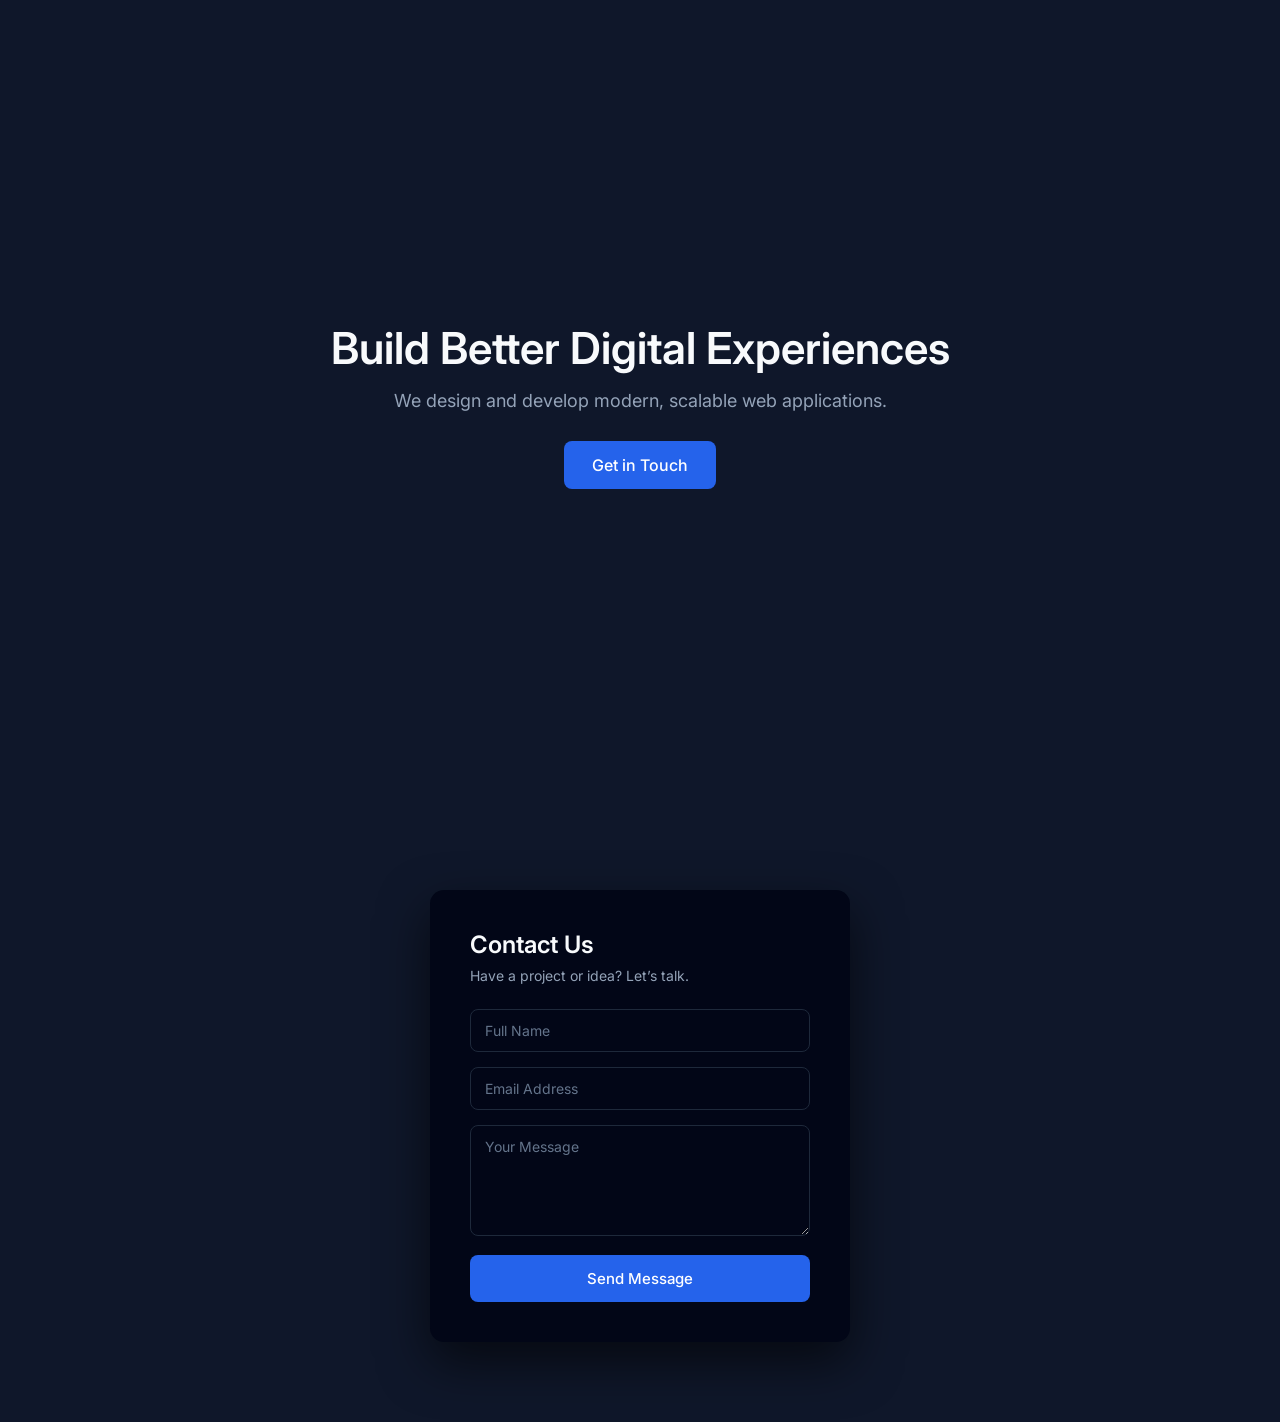
==== Frontend/index.html @ b0255854 "changes" ====
<!DOCTYPE html>
<html lang="en">
<head>
    <meta charset="UTF-8">
    <title>MainCrafts | Contact</title>

    <!-- Professional Font -->
    <link href="https://fonts.googleapis.com/css2?family=Inter:wght@300;400;500;600&display=swap" rel="stylesheet">

    <!-- CSS -->
    <link rel="stylesheet" href="style.css">
</head>
<body>

    <!-- HERO -->
    <section class="hero">
        <div class="hero-content">
            <h1>Build Better Digital Experiences</h1>
            <p>We design and develop modern, scalable web applications.</p>
            <a href="#contact" class="btn">Get in Touch</a>
        </div>
    </section>

    <!-- CONTACT -->
    <section id="contact" class="contact">
        <div class="contact-card">
            <h2>Contact Us</h2>
            <p>Have a project or idea? Let’s talk.</p>

            <form action="http://localhost:8080/contact" method="post">
                <input type="text" name="name" placeholder="Full Name" required>
                <input type="email" name="email" placeholder="Email Address" required>
                <textarea name="message" placeholder="Your Message" rows="5" required></textarea>
                <button type="submit">Send Message</button>
            </form>
        </div>
    </section>

</body>
</html>
---- Frontend/style.css ----
/* =====================
   GLOBAL
===================== */
* {
    margin: 0;
    padding: 0;
    box-sizing: border-box;
    font-family: "Inter", sans-serif;
}

body {
    background: #0f172a;
    color: #e5e7eb;
}

/* =====================
   HERO
===================== */
.hero {
    min-height: 90vh;
    display: flex;
    align-items: center;
    justify-content: center;
    text-align: center;
    padding: 40px;
}

.hero-content {
    max-width: 700px;
}

.hero h1 {
    font-size: 44px;
    font-weight: 600;
    color: #f8fafc;
    margin-bottom: 15px;
}

.hero p {
    font-size: 18px;
    color: #94a3b8;
    margin-bottom: 30px;
}

.btn {
    display: inline-block;
    padding: 14px 28px;
    background: #2563eb;
    color: white;
    text-decoration: none;
    border-radius: 8px;
    font-weight: 500;
    transition: 0.3s ease;
}

.btn:hover {
    background: #1d4ed8;
}

/* =====================
   CONTACT SECTION
===================== */
.contact {
    display: flex;
    justify-content: center;
    padding: 80px 20px;
}

.contact-card {
    background: #020617;
    padding: 40px;
    border-radius: 14px;
    width: 100%;
    max-width: 420px;
    box-shadow: 0 20px 50px rgba(0,0,0,0.6);
}

.contact-card h2 {
    font-size: 24px;
    font-weight: 600;
    margin-bottom: 8px;
    color: #f8fafc;
}

.contact-card p {
    font-size: 14px;
    color: #94a3b8;
    margin-bottom: 25px;
}

form input,
form textarea {
    width: 100%;
    padding: 12px 14px;
    margin-bottom: 15px;
    background: #020617;
    border: 1px solid #1e293b;
    border-radius: 8px;
    color: #e5e7eb;
    font-size: 14px;
}

form input::placeholder,
form textarea::placeholder {
    color: #64748b;
}

form input:focus,
form textarea:focus {
    outline: none;
    border-color: #2563eb;
}

form button {
    width: 100%;
    padding: 14px;
    background: #2563eb;
    border: none;
    border-radius: 8px;
    color: white;
    font-size: 15px;
    font-weight: 500;
    cursor: pointer;
    transition: 0.3s ease;
}

form button:hover {
    background: #1d4ed8;
}

/* =====================
   RESPONSIVE
===================== */
@media (max-width: 600px) {
    .hero h1 {
        font-size: 32px;
    }
}
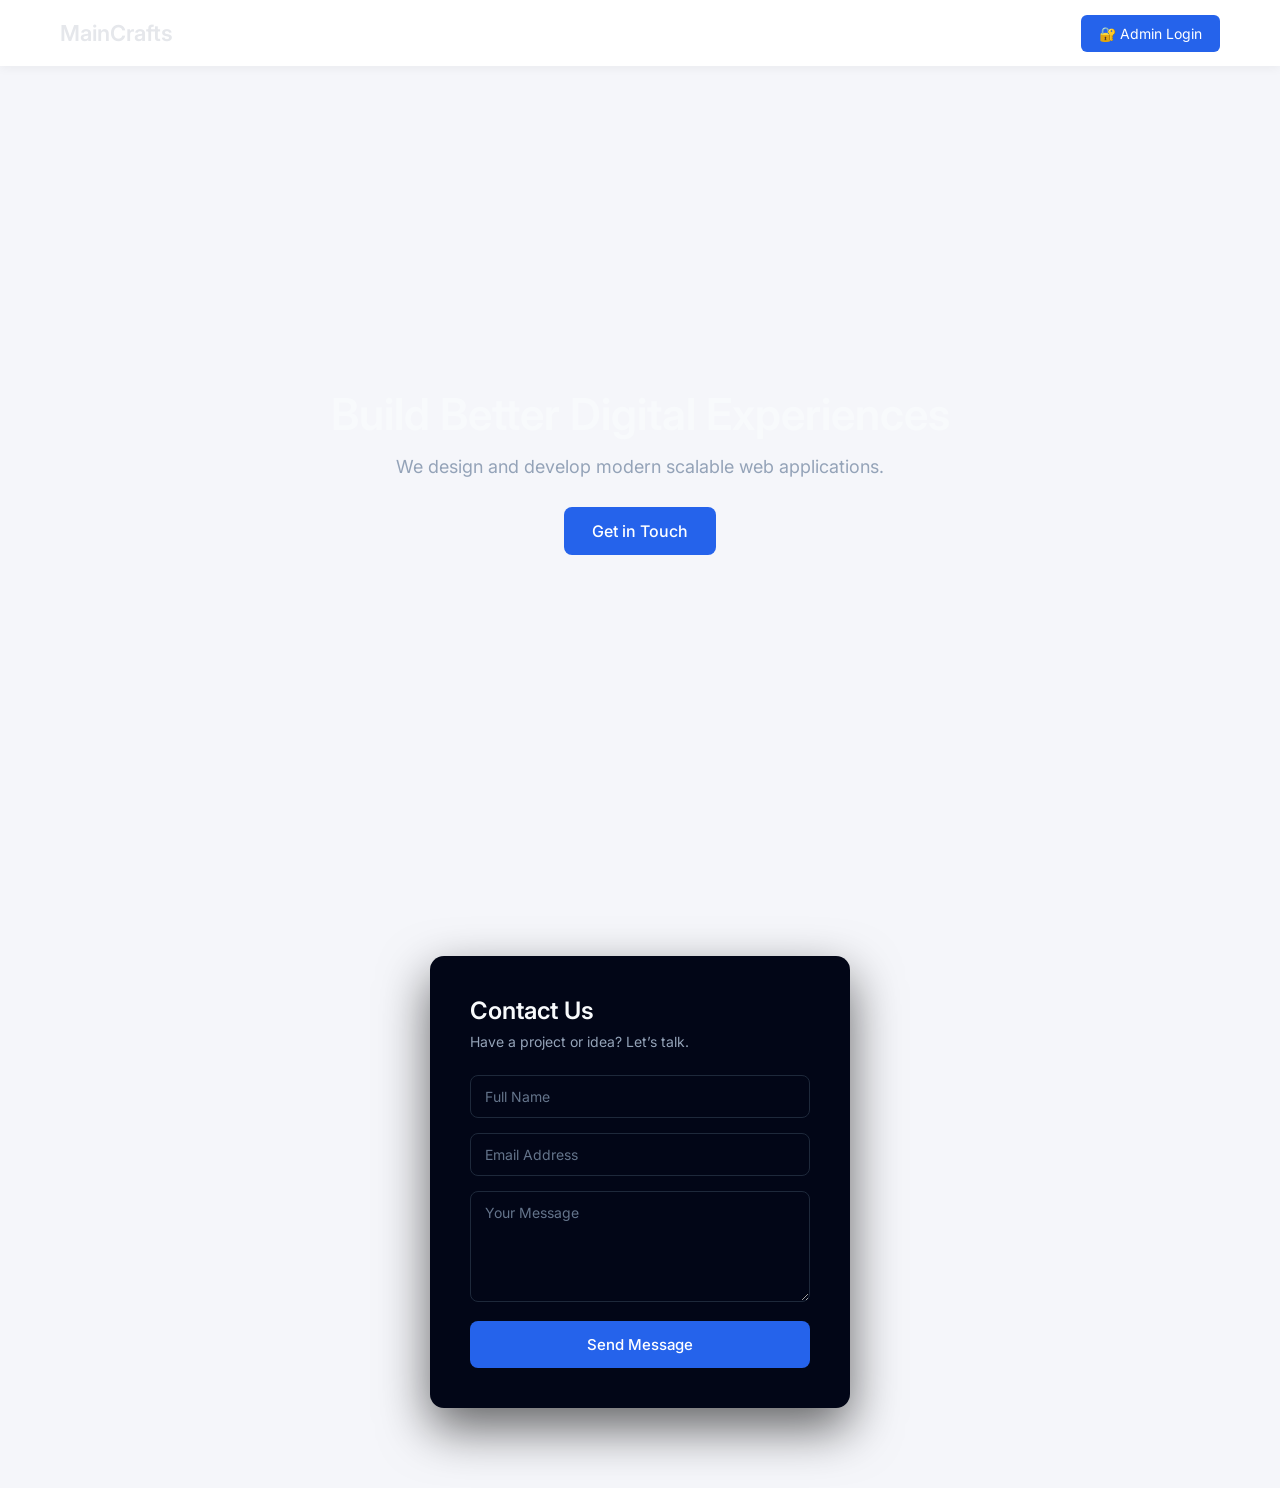
==== commit 7476d254: "updated" ====
--- a/Frontend/index.html
+++ b/Frontend/index.html
@@ -1,40 +1,47 @@
 <!DOCTYPE html>
 <html lang="en">
 <head>
-    <meta charset="UTF-8">
-    <title>MainCrafts | Contact</title>
+<meta charset="UTF-8">
+<title>MainCrafts | Contact</title>
 
-    <!-- Professional Font -->
-    <link href="https://fonts.googleapis.com/css2?family=Inter:wght@300;400;500;600&display=swap" rel="stylesheet">
+<link href="https://fonts.googleapis.com/css2?family=Inter:wght@300;400;500;600&display=swap" rel="stylesheet">
+<link rel="stylesheet" href="style.css">
 
-    <!-- CSS -->
-    <link rel="stylesheet" href="style.css">
 </head>
+
 <body>
 
-    <!-- HERO -->
-    <section class="hero">
-        <div class="hero-content">
-            <h1>Build Better Digital Experiences</h1>
-            <p>We design and develop modern, scalable web applications.</p>
-            <a href="#contact" class="btn">Get in Touch</a>
-        </div>
-    </section>
+<!-- NAVBAR -->
+<header class="navbar">
+    <div class="logo">MainCrafts</div>
 
-    <!-- CONTACT -->
-    <section id="contact" class="contact">
-        <div class="contact-card">
-            <h2>Contact Us</h2>
-            <p>Have a project or idea? Let’s talk.</p>
+    <div class="nav-right">
+        <a href="/login" class="login-btn">🔐 Admin Login</a>
+    </div>
+</header>
 
-            <form action="http://localhost:8080/contact" method="post">
-                <input type="text" name="name" placeholder="Full Name" required>
-                <input type="email" name="email" placeholder="Email Address" required>
-                <textarea name="message" placeholder="Your Message" rows="5" required></textarea>
-                <button type="submit">Send Message</button>
-            </form>
-        </div>
-    </section>
 
+<!-- HERO -->
+<section class="hero">
+    <div class="hero-content">
+        <h1>Build Better Digital Experiences</h1>
+        <p>We design and develop modern scalable web applications.</p>
+        <a href="#contact" class="btn">Get in Touch</a>
+    </div>
+</section>
+
+<!-- CONTACT -->
+<section id="contact" class="contact">
+<div class="contact-card">
+<h2>Contact Us</h2>
+<p>Have a project or idea? Let’s talk.</p>
+<form action="http://localhost:8081/contact" method="post">
+<input type="text" name="name" placeholder="Full Name" required>
+<input type="email" name="email" placeholder="Email Address" required>
+<textarea name="message" placeholder="Your Message" rows="5" required></textarea>
+<button type="submit">Send Message</button>
+</form>
+</div>
+</section>
 </body>
-</html>
+</html>
--- a/Frontend/style.css
+++ b/Frontend/style.css
@@ -136,3 +136,38 @@
         font-size: 32px;
     }
 }
+body{
+font-family: 'Inter', sans-serif;
+margin:0;
+background:#f5f6fa;
+}
+
+/* NAVBAR */
+
+.navbar{
+display:flex;
+justify-content:space-between;
+align-items:center;
+padding:20px 60px;
+background:white;
+box-shadow:0 2px 10px rgba(0,0,0,0.05);
+}
+
+.logo{
+font-size:22px;
+font-weight:600;
+}
+
+.login-btn{
+text-decoration:none;
+background:#2563eb;
+color:white;
+padding:10px 18px;
+border-radius:6px;
+font-size:14px;
+transition:0.3s;
+}
+
+.login-btn:hover{
+background:#1e40af;
+}
